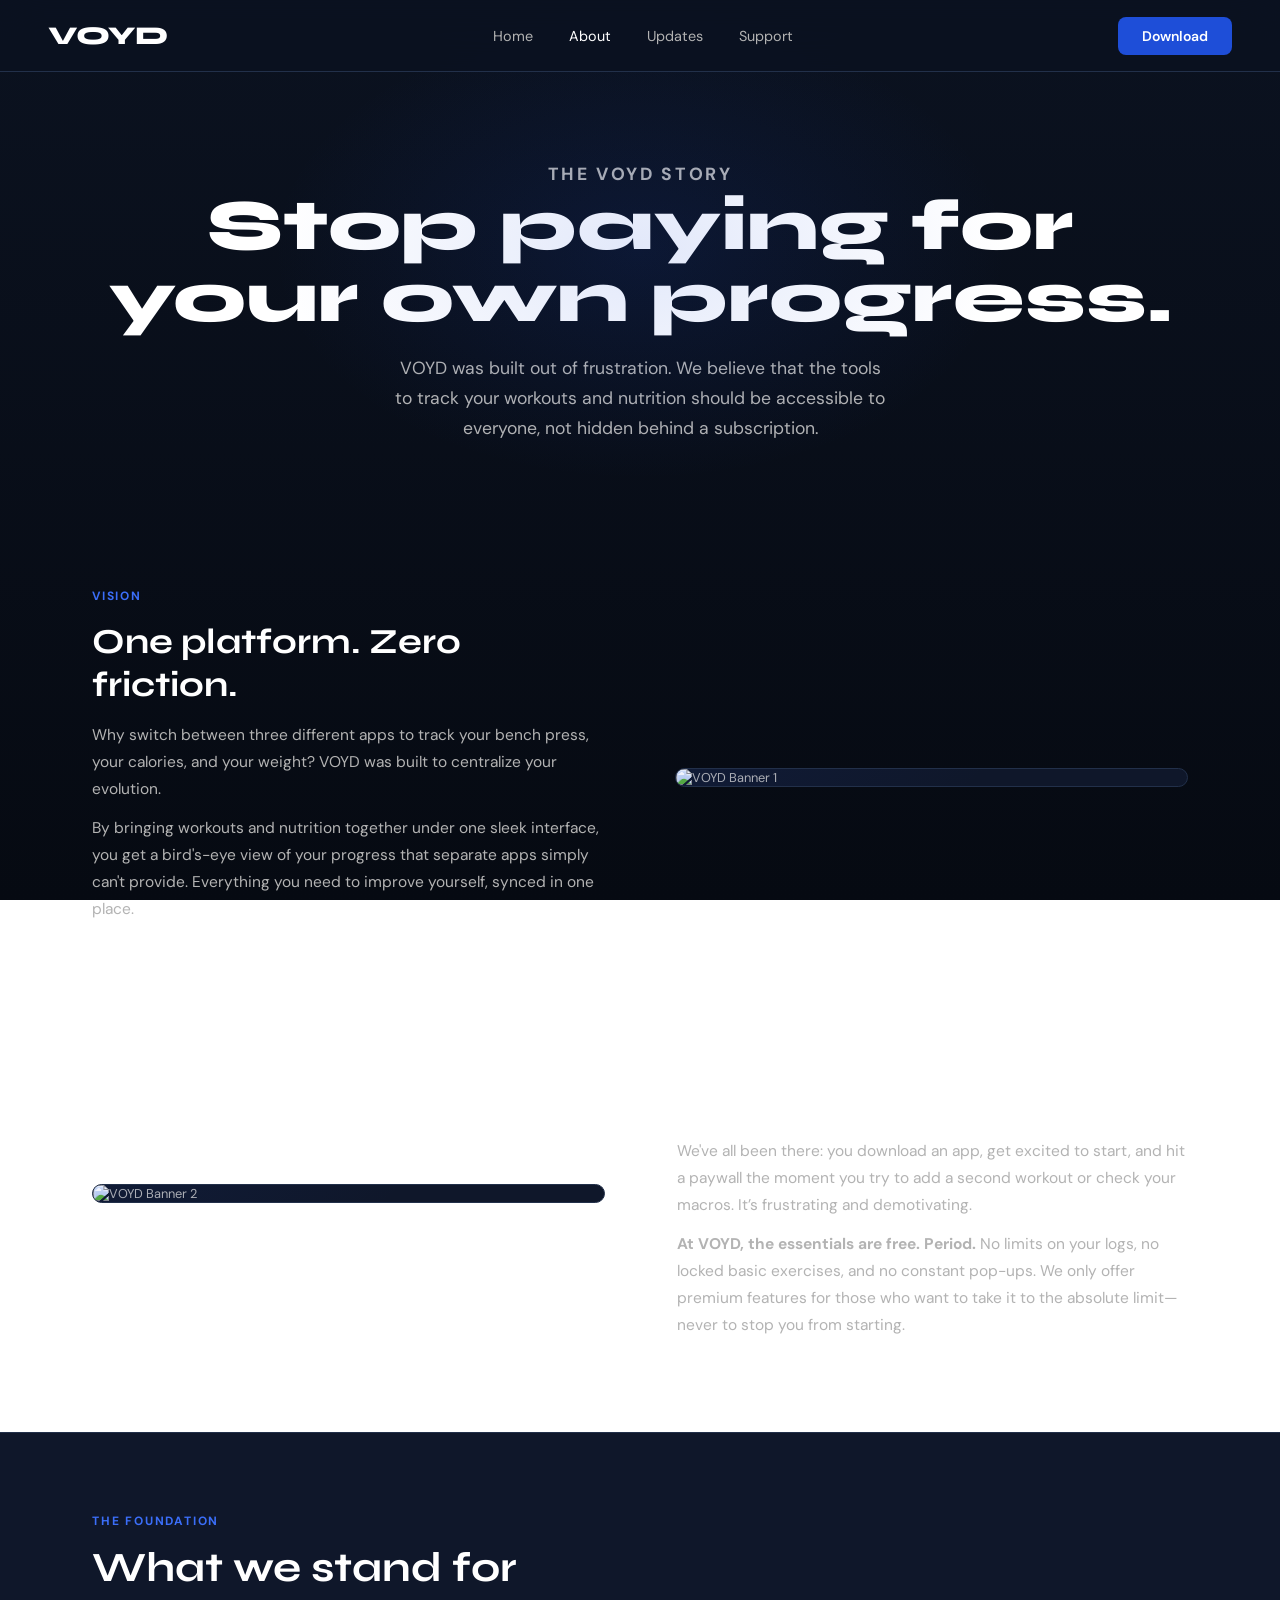
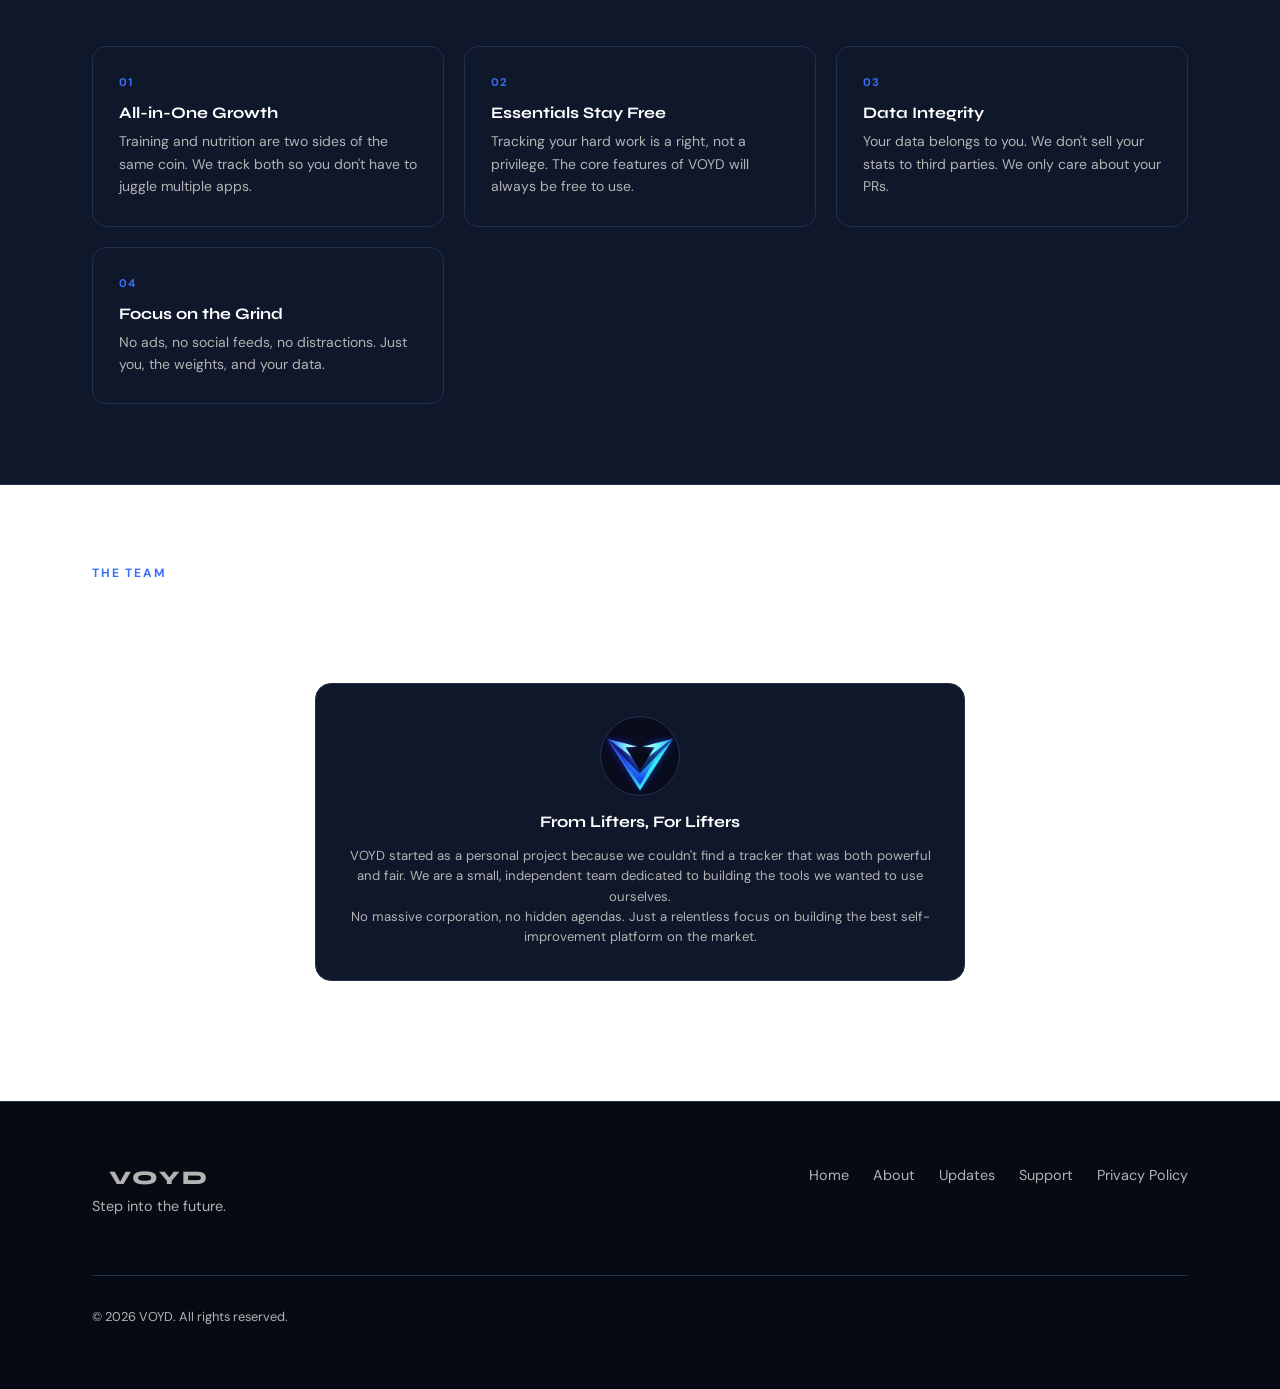
==== about.html @ 2bd63b5c "website pages" ====
<!DOCTYPE html>
<html lang="en">
<head>
  <meta charset="UTF-8" />
  <meta name="viewport" content="width=device-width, initial-scale=1.0"/>
  <title>VOYD — Our Mission</title>
  <link rel="preconnect" href="https://fonts.googleapis.com">
  <link rel="preconnect" href="https://fonts.gstatic.com" crossorigin>
  <link href="https://fonts.googleapis.com/css2?family=Syne:wght@400;600;700;800&family=DM+Sans:ital,wght@0,300;0,400;0,500;1,300&display=swap" rel="stylesheet">
  <link rel="stylesheet" href="css/about.css">
  <link rel="stylesheet" href="css/global.css">
</head>
<body>

<nav>
  <a href="index.html" class="nav-logo"><span>VOYD</span></a>
  <ul class="nav-links">
    <li><a href="index.html">Home</a></li>
    <li><a href="about.html" class="active">About</a></li>
    <li><a href="updates.html">Updates</a></li>
    <li><a href="support.html">Support</a></li>
  </ul>
  <a href="index.html#download" class="nav-cta">Download</a>
</nav>

<div class="page-hero">
  <div class="container">
    <p class="section-label">The VOYD Story</p>
    <h1>Stop paying for<br>your own progress.</h1>
    <p>VOYD was built out of frustration. We believe that the tools to track your workouts and nutrition should be accessible to everyone, not hidden behind a subscription.</p>
  </div>
</div>

<section>
  <div class="container">
    <p class="section-label">Vision</p>

    <div class="alt-row">
      <div class="alt-text">
        <h2>One platform. Zero friction.</h2>
        <p>Why switch between three different apps to track your bench press, your calories, and your weight? VOYD was built to centralize your evolution.</p>
        <p>By bringing workouts and nutrition together under one sleek interface, you get a bird's-eye view of your progress that separate apps simply can't provide. Everything you need to improve yourself, synced in one place.</p>
      </div>
      <div class="alt-visual">
        <img src="assets/workout_nutrition.png" alt="VOYD Banner 1">
      </div>
    </div>

    <div class="alt-row reverse">
      <div class="alt-text">
        <h2>The end of the "Pay-to-click" era</h2>
        <p>We've all been there: you download an app, get excited to start, and hit a paywall the moment you try to add a second workout or check your macros. It’s frustrating and demotivating.</p>
        <p><strong>At VOYD, the essentials are free. Period.</strong> No limits on your logs, no locked basic exercises, and no constant pop-ups. We only offer premium features for those who want to take it to the absolute limit—never to stop you from starting.</p>
      </div>
      <div class="alt-visual">
        <img src="assets/records_coach.png" alt="VOYD Banner 2">
      </div>
    </div>
  </div>
</section>

<section style="background: var(--surface); border-top: 1px solid var(--border); border-bottom: 1px solid var(--border);">
  <div class="container">
    <p class="section-label">The Foundation</p>
    <h2 class="section-title">What we stand for</h2>
    <div class="values-grid">
      <div class="value-card">
        <div class="value-num">01</div>
        <h4>All-in-One Growth</h4>
        <p>Training and nutrition are two sides of the same coin. We track both so you don't have to juggle multiple apps.</p>
      </div>
      <div class="value-card">
        <div class="value-num">02</div>
        <h4>Essentials Stay Free</h4>
        <p>Tracking your hard work is a right, not a privilege. The core features of VOYD will always be free to use.</p>
      </div>
      <div class="value-card">
        <div class="value-num">03</div>
        <h4>Data Integrity</h4>
        <p>Your data belongs to you. We don't sell your stats to third parties. We only care about your PRs.</p>
      </div>
      <div class="value-card">
        <div class="value-num">04</div>
        <h4>Focus on the Grind</h4>
        <p>No ads, no social feeds, no distractions. Just you, the weights, and your data.</p>
      </div>
    </div>
  </div>
</section>

<section>
  <div class="container">
    <p class="section-label">The Team</p>
    <h2 class="section-title">People behind VOYD</h2>
    
    <div class="team-card" style="max-width: 650px; margin: 40px auto; text-align: center;">
      <div class="team-avatar">
        <img src="assets/logo_circle.png" alt="VOYD logo">
      </div>
      <h4>From Lifters, For Lifters</h4>
      <p style="margin-top: 15px;">VOYD started as a personal project because we couldn't find a tracker that was both powerful and fair. We are a small, independent team dedicated to building the tools we wanted to use ourselves.</p>
      <p>No massive corporation, no hidden agendas. Just a relentless focus on building the best self-improvement platform on the market.</p>
    </div>
  </div>
</section>

<footer>
  <div class="container footer-content">
    <div class="footer-left">
      <span class="footer-logo">VOYD</span>
      <p class="footer-tagline">Step into the future.</p>
    </div>
    
    <div class="footer-links">
      <a href="index.html">Home</a>
      <a href="about.html">About</a>
      <a href="updates.html">Updates</a>
      <a href="support.html">Support</a>
      <a href="privacy.html">Privacy Policy</a>
    </div>
    
    <div class="footer-bottom-text">
      <span>© 2026 VOYD. All rights reserved.</span>
    </div>
  </div>
</footer>

</body>
</html>
---- css/about.css ----
/* PAGE HERO */
.page-hero {
    padding: 160px 0 80px;
    text-align: center;
    position: relative;
    overflow: hidden;
}

.page-hero::before {
    content: '';
    position: absolute;
    top: 0;
    left: 50%;
    transform: translateX(-50%);
    width: 800px;
    height: 600px;
    background: radial-gradient(ellipse, rgba(30, 78, 216, 0.15) 0%, transparent 65%);
    pointer-events: none;
}

.page-hero h1 {
    font-family: var(--font-display);
    font-size: clamp(2.5rem, 6vw, 5rem);
    font-weight: 800;
    line-height: 1;
    margin-bottom: 20px;
}

.page-hero p {
    color: var(--text-muted);
    font-size: 1.15rem;
    max-width: 520px;
    margin: 0 auto;
    line-height: 1.7;
}

/* ALTERNATING SECTIONS */
.alt-row {
    display: flex;
    align-items: center;
    gap: 72px;
    margin-bottom: 100px;
}

.alt-row:last-of-type {
    margin-bottom: 0;
}

.alt-row.reverse {
    flex-direction: row-reverse;
}

.alt-text {
    flex: 1;
}

.alt-text h2 {
    font-family: var(--font-display);
    font-size: clamp(1.6rem, 3vw, 2.2rem);
    font-weight: 700;
    margin-bottom: 16px;
}

.alt-text p {
    color: var(--text-muted);
    line-height: 1.75;
    font-size: 0.97rem;
    margin-bottom: 12px;
}

.alt-visual {
    flex: 1;
    background: var(--surface);
    border: 1px solid var(--border);
    border-radius: 20px;
    /* height: 340px; */
    display: flex;
    align-items: center;
    justify-content: center;
    flex-direction: column;
    gap: 12px;
    color: var(--text-muted);
    font-size: 0.8rem;
    position: relative;
    overflow: hidden;
}

.alt-visual img {
    width: 100%;          
    height: 100%;         
    max-width: 100%;     
    object-fit: contain;  
    display: block;       
}

.alt-visual::before {
    content: '';
    position: absolute;
    inset: 0;
    background: linear-gradient(135deg, rgba(30, 78, 216, 0.07) 0%, transparent 60%);
}

.alt-visual-icon {
    font-size: 2.5rem;
    opacity: 0.25;
}

/* VALUES */
.values-grid {
    display: grid;
    grid-template-columns: repeat(auto-fill, minmax(260px, 1fr));
    gap: 20px;
    margin-top: 56px;
}

.value-card {
    background: var(--surface);
    border: 1px solid var(--border);
    border-radius: 14px;
    padding: 28px 26px;
    transition: border-color 0.25s, transform 0.25s;
}

.value-card:hover {
    border-color: rgba(30, 78, 216, 0.4);
    transform: translateY(-3px);
}

.value-card h4 {
    font-family: var(--font-display);
    font-size: 1rem;
    font-weight: 700;
    margin-bottom: 8px;
}

.value-card p {
    color: var(--text-muted);
    font-size: 0.875rem;
    line-height: 1.6;
}

.value-num {
    font-size: 0.7rem;
    font-weight: 700;
    letter-spacing: 0.12em;
    color: var(--accent-light);
    text-transform: uppercase;
    margin-bottom: 14px;
}

/* TEAM */
.team-grid {
    display: grid;
    grid-template-columns: repeat(auto-fill, minmax(220px, 1fr));
    gap: 24px;
    margin-top: 56px;
}

.team-card {
    background: var(--surface);
    border: 1px solid var(--border);
    border-radius: 16px;
    padding: 32px 24px;
    text-align: center;
    transition: border-color 0.25s, transform 0.25s;
}

.team-card:hover {
    border-color: rgba(30, 78, 216, 0.4);
    transform: translateY(-3px);
}

.team-avatar {
    width: 80px;
    height: 80px;
    border-radius: 50%;
    background: rgba(30, 78, 216, 0.1);
    border: 1px solid var(--border);
    margin: 0 auto 16px;
    display: flex;
    align-items: center;
    justify-content: center;
    font-size: 2rem;
    overflow: hidden;
}

.team-avatar img {
    width: 100%;
    height: 100%;
    object-fit: cover;
    border-radius: 50%;
}

.team-avatar-placeholder {
    opacity: 0.3;
    font-size: 1.5rem;
}

.team-card h4 {
    font-family: var(--font-display);
    font-size: 1rem;
    font-weight: 700;
    margin-bottom: 4px;
}

.team-card span {
    color: var(--accent-light);
    font-size: 0.8rem;
    font-weight: 500;
    display: block;
    margin-bottom: 12px;
}

.team-card p {
    color: var(--text-muted);
    font-size: 0.82rem;
    line-height: 1.55;
}

/* FOOTER */
footer {
    padding: 48px 0;
    border-top: 1px solid var(--border);
    text-align: center;
    color: var(--text-muted);
    font-size: 0.85rem;
}

footer a {
    color: var(--text-muted);
    text-decoration: none;
}

footer a:hover {
    color: var(--text-main);
}

.footer-links {
    display: flex;
    gap: 28px;
}

@media (max-width: 768px) {
    nav {
        padding: 0 20px;
    }

    .nav-links {
        display: none;
    }

    .alt-row,
    .alt-row.reverse {
        flex-direction: column;
    }
}
---- css/global.css ----
@import url('css/global.css');

/* ==========================================================================
   1. SETTINGS & VARIABLES
   ========================================================================== */
:root {
    --bg-top: #0B1220;
    --bg-bottom: #060A12;
    --accent: #1E4ED8;
    --accent-light: #3B6EF8;
    --surface: #0F172A;
    --border: #22304A;
    --text-main: #FFFFFF;
    --text-muted: #B3B3B3;
    --font-display: 'Syne', sans-serif;
    --font-body: 'DM Sans', sans-serif;
}

*,
*::before,
*::after {
    box-sizing: border-box;
    margin: 0;
    padding: 0;
}

html {
    scroll-behavior: smooth;
}

body {
    font-family: var(--font-body);
    background: linear-gradient(180deg, var(--bg-top) 0%, var(--bg-bottom) 100%);
    background-attachment: fixed;
    color: var(--text-main);
    min-height: 100vh;
    overflow-x: hidden;
}

/* ==========================================================================
   2. REUSABLE COMPONENTS (Buttons, Cards, Badges)
   ========================================================================== */
.btn-primary {
    background: var(--accent);
    color: #fff;
    padding: 16px 36px;
    border-radius: 10px;
    font-size: 1rem;
    font-weight: 600;
    text-decoration: none;
    display: inline-block;
    transition: all 0.2s ease;
    box-shadow: 0 0 32px rgba(30, 78, 216, 0.35);
}

.btn-primary:hover {
    background: var(--accent-light);
    transform: translateY(-2px);
    box-shadow: 0 0 48px rgba(30, 78, 216, 0.5);
}

.btn-ghost {
    background: transparent;
    color: var(--text-muted);
    padding: 16px 36px;
    border-radius: 10px;
    font-size: 1rem;
    font-weight: 500;
    text-decoration: none;
    border: 1px solid var(--border);
    display: inline-block;
    transition: all 0.2s ease;
}

.btn-ghost:hover {
    border-color: rgba(30, 78, 216, 0.5);
    color: var(--text-main);
    transform: translateY(-2px);
}

.feature-card {
    background: var(--surface);
    border: 1px solid var(--border);
    border-radius: 16px;
    padding: 36px 32px;
    transition: all 0.25s ease;
    position: relative;
    overflow: hidden;
}

.feature-card:hover {
    border-color: rgba(30, 78, 216, 0.4);
    transform: translateY(-4px);
}

.page-hero {
    padding: 160px 0 64px;
    text-align: center;
    position: relative;
    overflow: hidden;
}

.page-hero::before {
    content: '';
    position: absolute;
    top: 0;
    left: 50%;
    transform: translateX(-50%);
    width: 800px;
    height: 500px;
    background: radial-gradient(ellipse, rgba(30, 78, 216, 0.13) 0%, transparent 65%);
}

.page-hero h1 {
    font-family: var(--font-display);
    font-size: clamp(2.5rem, 6vw, 4.5rem);
    font-weight: 800;
    line-height: 1;
    margin-bottom: 20px;
}

.page-hero p {
    color: var(--text-muted);
    font-size: 1.1rem;
    max-width: 500px;
    margin: 0 auto;
    line-height: 1.7;
}

/* ==========================================================================
   3. NAVIGATION
   ========================================================================== */
nav {
    position: fixed;
    top: 0;
    left: 0;
    right: 0;
    z-index: 100;
    display: flex;
    align-items: center;
    justify-content: space-between;
    padding: 0 48px;
    height: 72px;
    background: rgba(11, 18, 32, 0.75);
    backdrop-filter: blur(20px);
    border-bottom: 1px solid var(--border);
}

.nav-logo {
    font-family: var(--font-display);
    font-size: 1.6rem;
    font-weight: 800;
    color: var(--text-main);
    text-decoration: none;
}

.nav-links {
    display: flex;
    gap: 36px;
    list-style: none;
}

.nav-links a {
    color: var(--text-muted);
    text-decoration: none;
    font-size: 0.9rem;
    transition: color 0.2s;
}

.nav-links a:hover,
.nav-links a.active {
    color: var(--text-main);
}

.nav-cta {
    background: var(--accent);
    color: #fff;
    padding: 10px 24px;
    border-radius: 8px;
    font-size: 0.875rem;
    font-weight: 600;
    text-decoration: none;
    transition: background 0.2s, transform 0.15s;
}

.nav-cta:hover {
    background: var(--accent-light);
    transform: translateY(-1px);
}

/* SHARED */
.container {
    max-width: 1160px;
    margin: 0 auto;
    padding: 0 32px;
}

.container-narrow {
    max-width: 760px;
    margin: 0 auto;
    padding: 0 32px;
}

section {
    padding: 80px 0;
}

.section-label {
    font-size: 0.75rem;
    font-weight: 700;
    letter-spacing: 0.15em;
    text-transform: uppercase;
    color: var(--accent-light);
    margin-bottom: 16px;
}

.section-title {
    font-family: var(--font-display);
    font-size: clamp(1.8rem, 4vw, 2.6rem);
    font-weight: 700;
    line-height: 1.1;
    margin-bottom: 16px;
}

.section-sub {
    font-size: 1rem;
    color: var(--text-muted);
    max-width: 540px;
    line-height: 1.7;
    margin-bottom: 48px;
}



/* FOOTER STYLING */
footer {
    padding: 64px 0;
    border-top: 1px solid var(--border);
    background: var(--bg-bottom); /* Of var(--surface) als je dat mooier vindt */
}

.footer-content {
    display: flex;
    justify-content: space-between;
    align-items: flex-start;
    flex-wrap: wrap;
    gap: 40px;
}

.footer-logo {
    font-family: var(--font-display);
    font-weight: 800;
    font-size: 1.2rem;
    letter-spacing: 0.1em;
    display: block;
    margin-bottom: 8px;
}

.footer-tagline {
    color: var(--text-muted);
    font-size: 0.9rem;
}

.footer-links {
    display: flex;
    gap: 24px;
    flex-wrap: wrap;
}

.footer-links a {
    color: var(--text-muted);
    text-decoration: none;
    font-size: 0.9rem;
    transition: color 0.2s ease;
}

.footer-links a:hover {
    color: var(--accent-light);
}

.footer-bottom-text {
    width: 100%;
    border-top: 1px solid var(--border);
    padding-top: 32px;
    margin-top: 20px;
    color: var(--text-muted);
    font-size: 0.8rem;
    display: flex;
    justify-content: space-between;
}

/* Mobiele optimalisatie */
@media (max-width: 768px) {
    .footer-content {
        flex-direction: column;
        align-items: center;
        text-align: center;
    }
    
    .footer-links {
        justify-content: center;
        gap: 16px;
    }
}
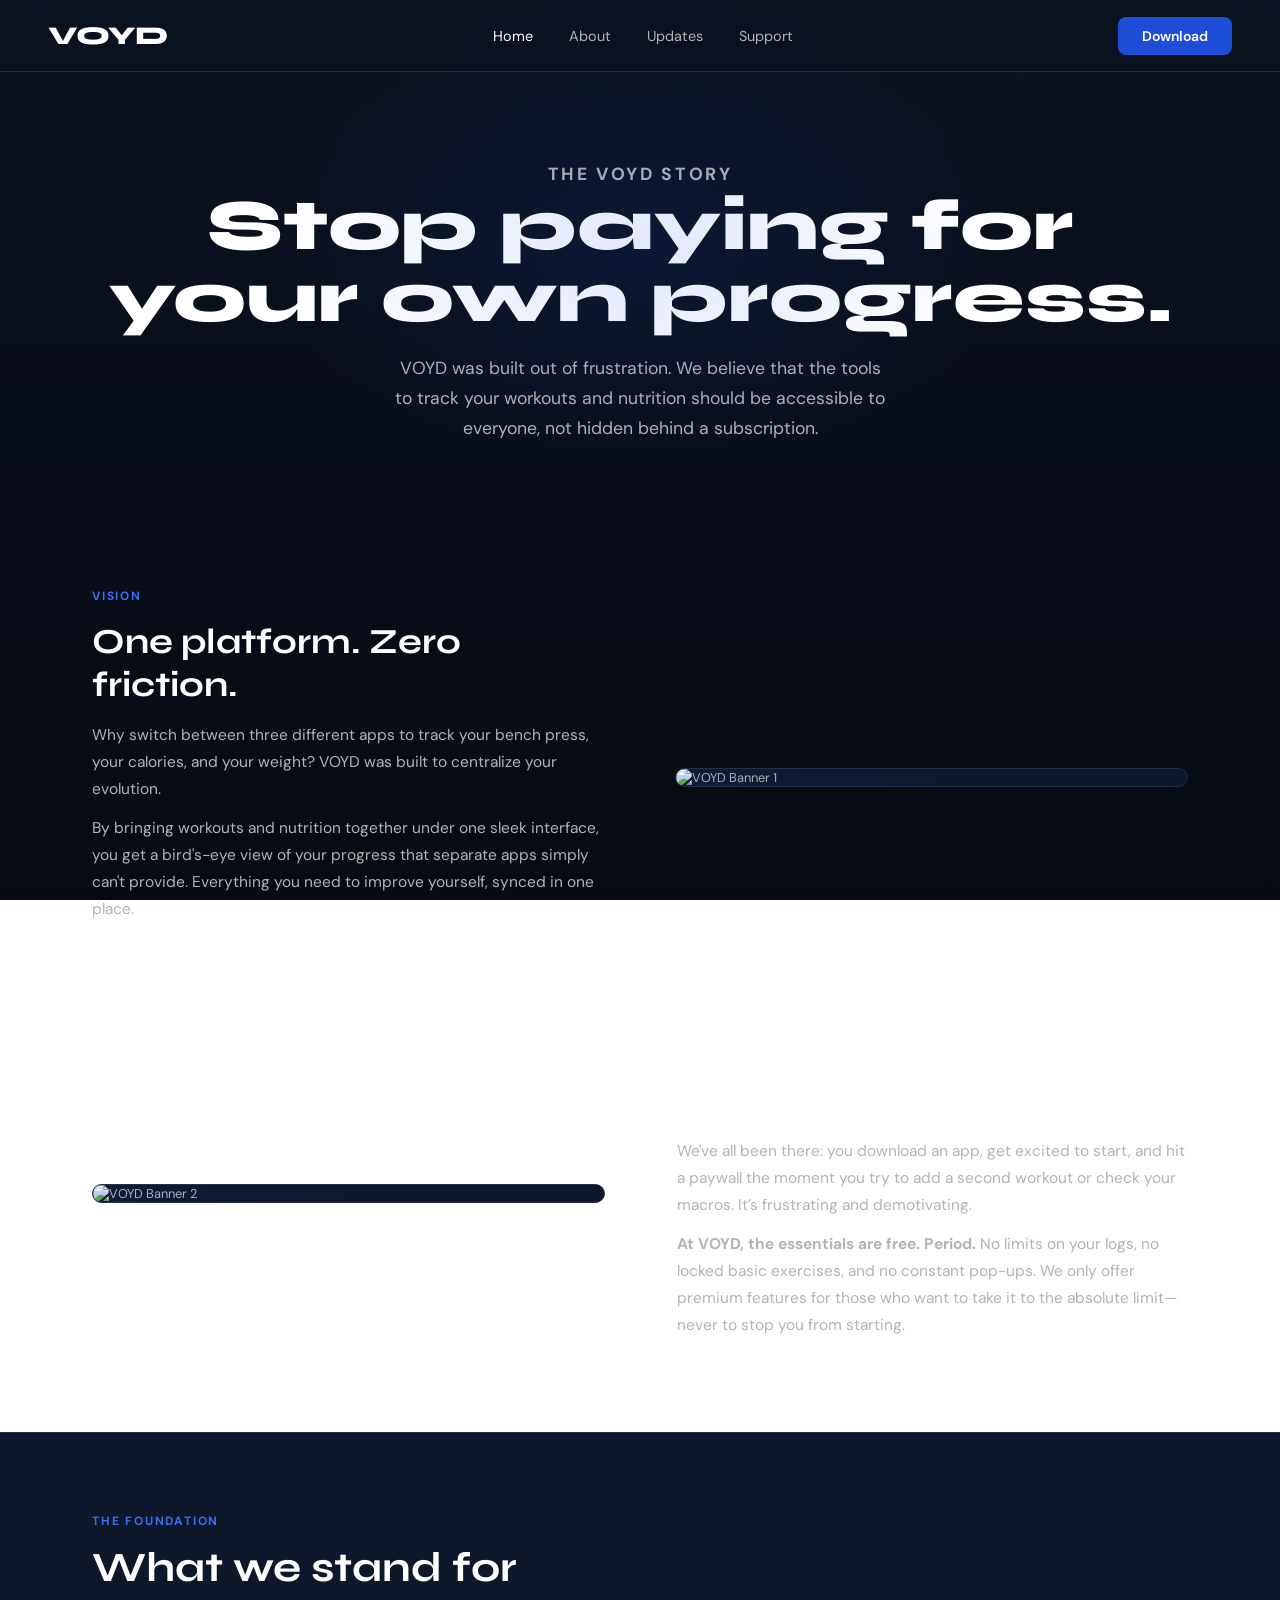
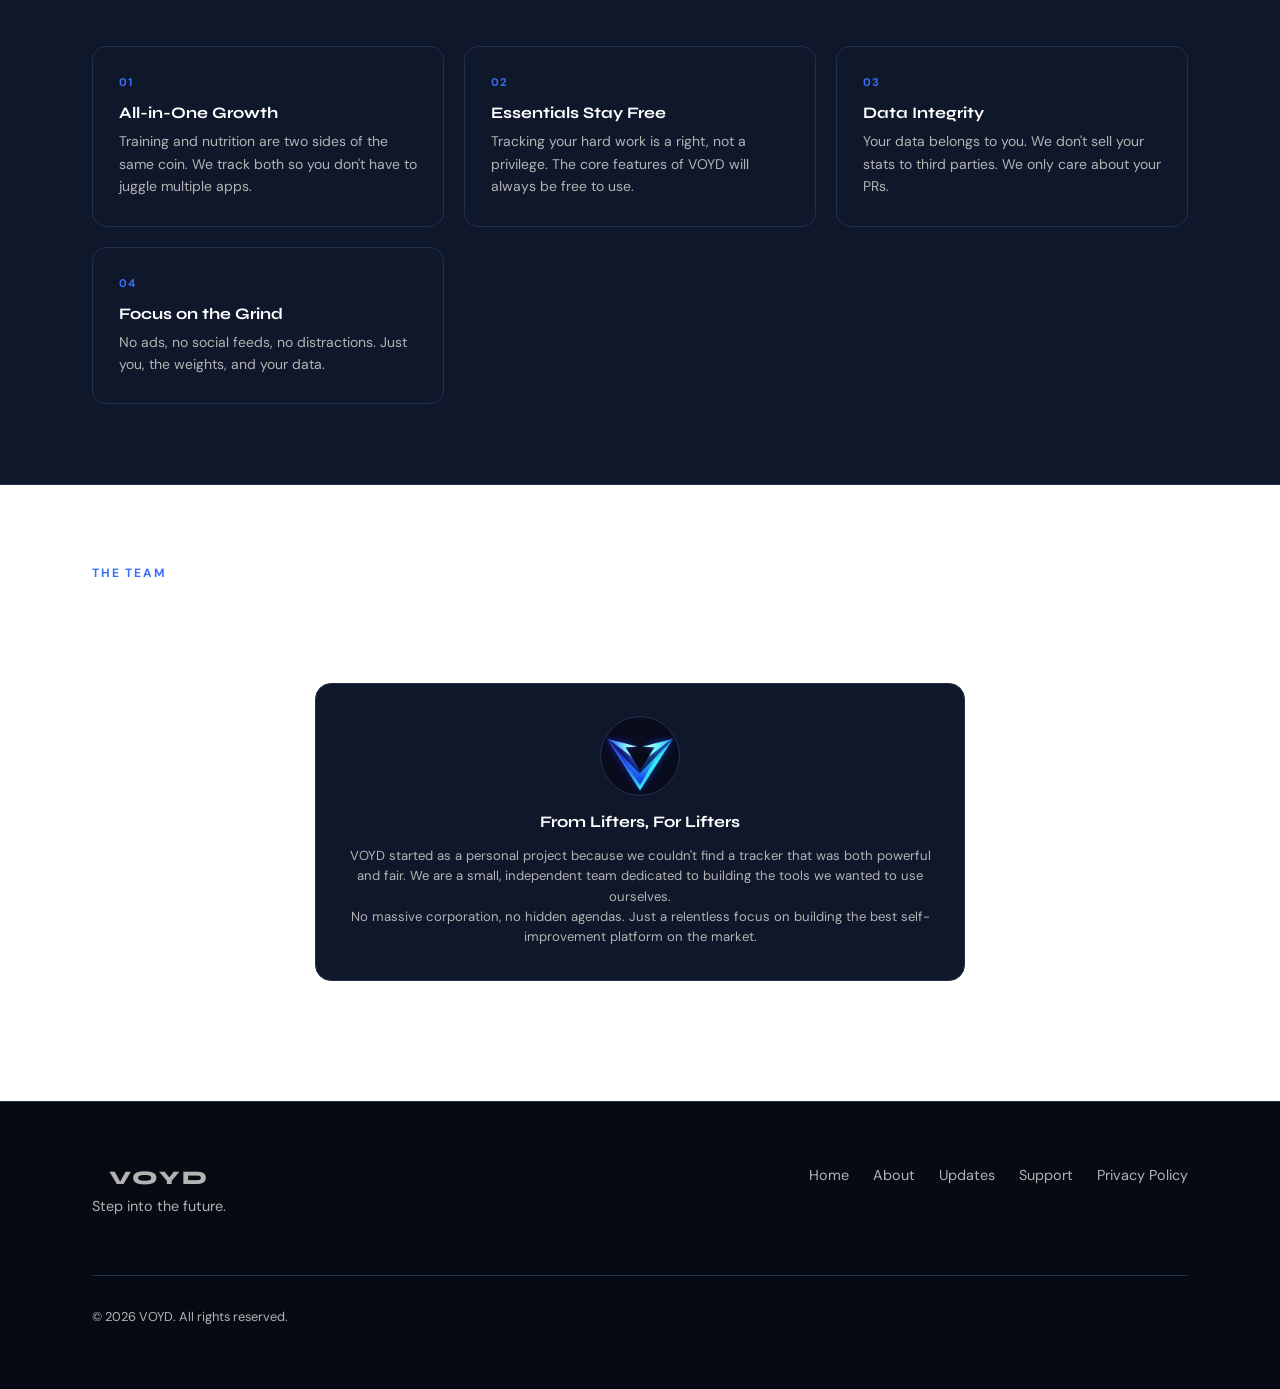
==== commit 84e4718c: "fix: updated navbar for mobile" ====
--- a/about.html
+++ b/about.html
@@ -14,13 +14,22 @@
 
 <nav>
   <a href="index.html" class="nav-logo"><span>VOYD</span></a>
+  
+  <div class="menu-toggle" id="mobile-menu">
+    <span class="bar"></span>
+    <span class="bar"></span>
+    <span class="bar"></span>
+  </div>
+
   <ul class="nav-links">
-    <li><a href="index.html">Home</a></li>
-    <li><a href="about.html" class="active">About</a></li>
+    <li><a href="index.html" class="active">Home</a></li>
+    <li><a href="about.html">About</a></li>
     <li><a href="updates.html">Updates</a></li>
     <li><a href="support.html">Support</a></li>
+    <li class="nav-cta-mobile"><a href="#download" class="nav-cta">Download</a></li>
   </ul>
-  <a href="index.html#download" class="nav-cta">Download</a>
+  
+  <a href="#download" class="nav-cta nav-cta-desktop">Download</a>
 </nav>
 
 <div class="page-hero">
@@ -124,6 +133,21 @@
     </div>
   </div>
 </footer>
+<script>
+  const menu = document.querySelector('#mobile-menu');
+  const menuLinks = document.querySelector('.nav-links');
+
+  menu.addEventListener('click', function() {
+    menu.classList.toggle('is-active');
+    menuLinks.classList.toggle('active');
+  });
+
+  // Sluit menu als je op een link klikt (handig voor anchor links)
+  document.querySelectorAll('.nav-links a').forEach(n => n.addEventListener('click', () => {
+    menu.classList.remove('is-active');
+    menuLinks.classList.remove('active');
+  }));
+</script>
 
 </body>
 </html>
--- a/css/global.css
+++ b/css/global.css
@@ -288,6 +288,23 @@
     display: flex;
     justify-content: space-between;
 }
+/* Hamburgermenu styling */
+.menu-toggle {
+    display: none;
+    flex-direction: column;
+    cursor: pointer;
+    gap: 6px;
+}
+
+.bar {
+    width: 25px;
+    height: 3px;
+    background-color: var(--text-main);
+    transition: 0.3s;
+    border-radius: 2px;
+}
+
+.nav-cta-mobile { display: none; }
 
 /* Mobiele optimalisatie */
 @media (max-width: 768px) {
@@ -301,4 +318,40 @@
         justify-content: center;
         gap: 16px;
     }
-}
+    .menu-toggle { display: flex; z-index: 101; }
+    
+    .nav-cta-desktop { display: none; }
+    .nav-cta-mobile { display: block; margin-top: 20px; }
+
+    .nav-links {
+        position: fixed;
+        left: -100%;
+        top: 72px;
+        flex-direction: column;
+        background: var(--bg-top);
+        width: 100%;
+        height: calc(100vh - 72px);
+        text-align: center;
+        transition: 0.3s;
+        padding-top: 40px;
+        border-top: 1px solid var(--border);
+        box-shadow: 0 10px 20px rgba(0,0,0,0.5);
+    }
+
+    .nav-links.active {
+        left: 0;
+    }
+
+    .nav-links li {
+        margin: 15px 0;
+    }
+
+    .nav-links a {
+        font-size: 1.2rem;
+    }
+
+    /* Animatie voor de 'X' vorm als het menu open is */
+    #mobile-menu.is-active .bar:nth-child(2) { opacity: 0; }
+    #mobile-menu.is-active .bar:nth-child(1) { transform: translateY(9px) rotate(45deg); }
+    #mobile-menu.is-active .bar:nth-child(3) { transform: translateY(-9px) rotate(-45deg); }
+}
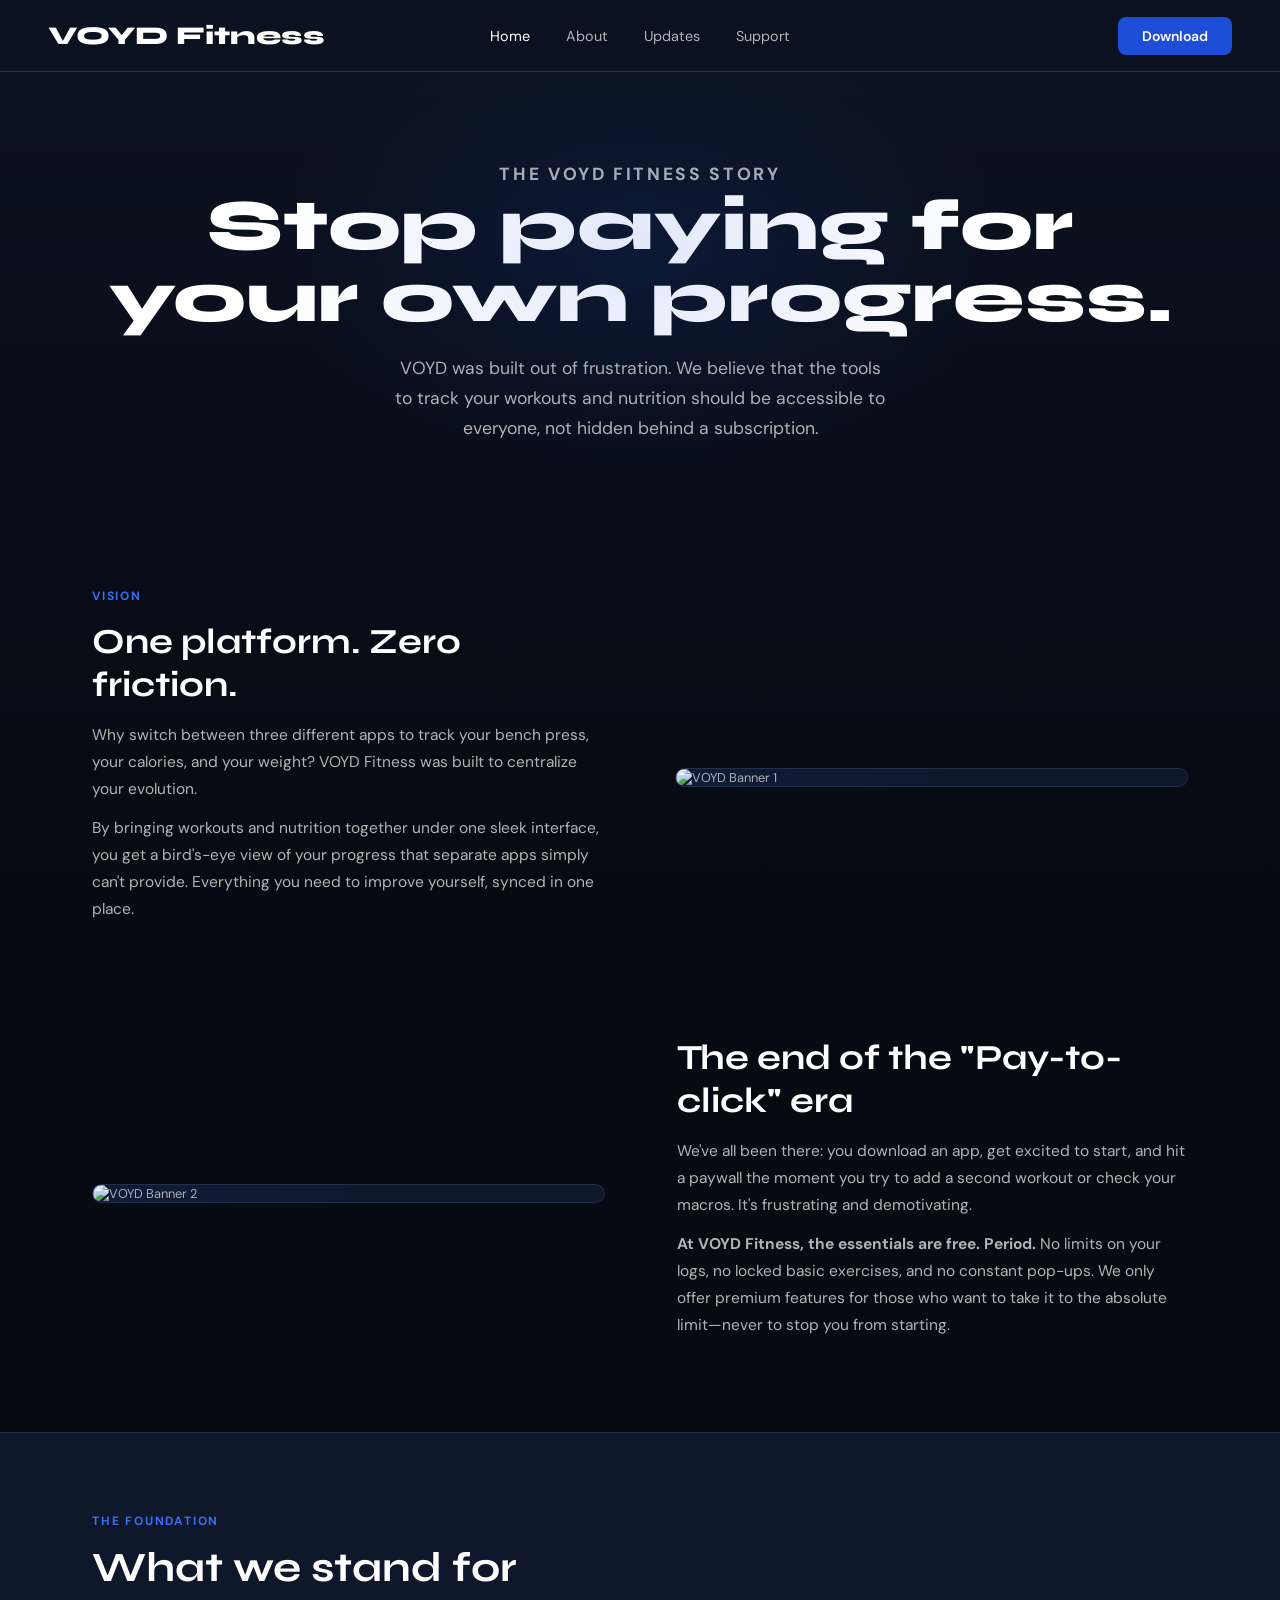
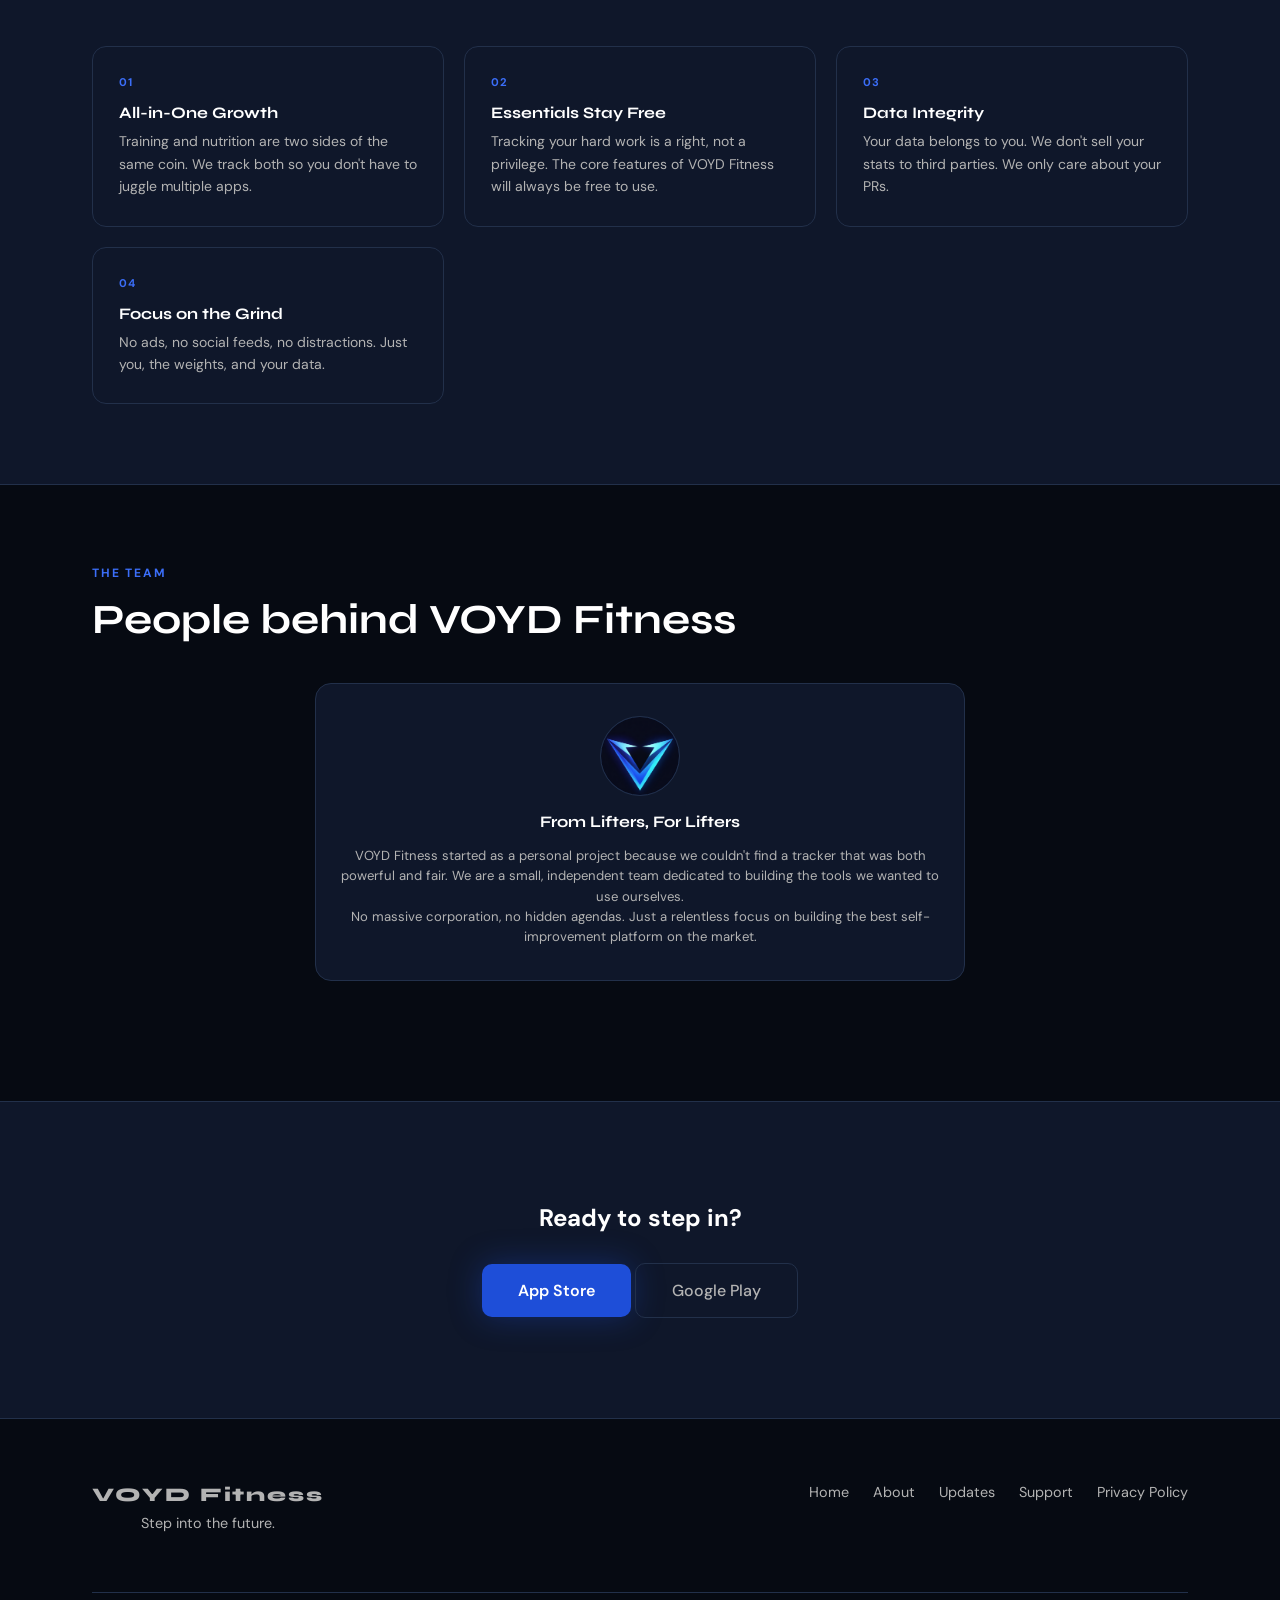
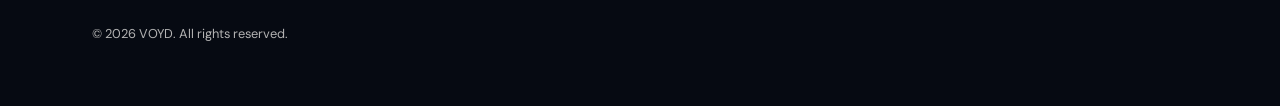
==== commit a98c502c: "feat: mobile styling" ====
--- a/about.html
+++ b/about.html
@@ -3,7 +3,7 @@
 <head>
   <meta charset="UTF-8" />
   <meta name="viewport" content="width=device-width, initial-scale=1.0"/>
-  <title>VOYD — Our Mission</title>
+  <title>VOYD Fitness — Our Mission</title>
   <link rel="preconnect" href="https://fonts.googleapis.com">
   <link rel="preconnect" href="https://fonts.gstatic.com" crossorigin>
   <link href="https://fonts.googleapis.com/css2?family=Syne:wght@400;600;700;800&family=DM+Sans:ital,wght@0,300;0,400;0,500;1,300&display=swap" rel="stylesheet">
@@ -13,7 +13,7 @@
 <body>
 
 <nav>
-  <a href="index.html" class="nav-logo"><span>VOYD</span></a>
+  <a href="index.html" class="nav-logo"><span>VOYD Fitness</span></a>
   
   <div class="menu-toggle" id="mobile-menu">
     <span class="bar"></span>
@@ -34,7 +34,7 @@
 
 <div class="page-hero">
   <div class="container">
-    <p class="section-label">The VOYD Story</p>
+    <p class="section-label">The VOYD Fitness Story</p>
     <h1>Stop paying for<br>your own progress.</h1>
     <p>VOYD was built out of frustration. We believe that the tools to track your workouts and nutrition should be accessible to everyone, not hidden behind a subscription.</p>
   </div>
@@ -47,7 +47,7 @@
     <div class="alt-row">
       <div class="alt-text">
         <h2>One platform. Zero friction.</h2>
-        <p>Why switch between three different apps to track your bench press, your calories, and your weight? VOYD was built to centralize your evolution.</p>
+        <p>Why switch between three different apps to track your bench press, your calories, and your weight? VOYD Fitness was built to centralize your evolution.</p>
         <p>By bringing workouts and nutrition together under one sleek interface, you get a bird's-eye view of your progress that separate apps simply can't provide. Everything you need to improve yourself, synced in one place.</p>
       </div>
       <div class="alt-visual">
@@ -58,8 +58,8 @@
     <div class="alt-row reverse">
       <div class="alt-text">
         <h2>The end of the "Pay-to-click" era</h2>
-        <p>We've all been there: you download an app, get excited to start, and hit a paywall the moment you try to add a second workout or check your macros. It’s frustrating and demotivating.</p>
-        <p><strong>At VOYD, the essentials are free. Period.</strong> No limits on your logs, no locked basic exercises, and no constant pop-ups. We only offer premium features for those who want to take it to the absolute limit—never to stop you from starting.</p>
+        <p>We've all been there: you download an app, get excited to start, and hit a paywall the moment you try to add a second workout or check your macros. It's frustrating and demotivating.</p>
+        <p><strong>At VOYD Fitness, the essentials are free. Period.</strong> No limits on your logs, no locked basic exercises, and no constant pop-ups. We only offer premium features for those who want to take it to the absolute limit—never to stop you from starting.</p>
       </div>
       <div class="alt-visual">
         <img src="assets/records_coach.png" alt="VOYD Banner 2">
@@ -81,7 +81,7 @@
       <div class="value-card">
         <div class="value-num">02</div>
         <h4>Essentials Stay Free</h4>
-        <p>Tracking your hard work is a right, not a privilege. The core features of VOYD will always be free to use.</p>
+        <p>Tracking your hard work is a right, not a privilege. The core features of VOYD Fitness will always be free to use.</p>
       </div>
       <div class="value-card">
         <div class="value-num">03</div>
@@ -100,15 +100,31 @@
 <section>
   <div class="container">
     <p class="section-label">The Team</p>
-    <h2 class="section-title">People behind VOYD</h2>
+    <h2 class="section-title">People behind VOYD Fitness</h2>
     
     <div class="team-card" style="max-width: 650px; margin: 40px auto; text-align: center;">
       <div class="team-avatar">
         <img src="assets/logo_circle.png" alt="VOYD logo">
       </div>
       <h4>From Lifters, For Lifters</h4>
-      <p style="margin-top: 15px;">VOYD started as a personal project because we couldn't find a tracker that was both powerful and fair. We are a small, independent team dedicated to building the tools we wanted to use ourselves.</p>
+      <p style="margin-top: 15px;">VOYD Fitness started as a personal project because we couldn't find a tracker that was both powerful and fair. We are a small, independent team dedicated to building the tools we wanted to use ourselves.</p>
       <p>No massive corporation, no hidden agendas. Just a relentless focus on building the best self-improvement platform on the market.</p>
+    </div>
+  </div>
+</section>
+<section class="cta-band" id="download">
+  <div class="container">
+    <h2>Ready to step in?</h2>
+    <div class="hero-actions" style="margin-top: 30px;">
+      <a href="https://apps.apple.com/nl/app/invictum-fitness/id6756327222" 
+         class="btn-primary" 
+         target="_blank" 
+         rel="noopener">App Store</a>
+         
+      <a href="https://play.google.com/store/apps/details?id=com.invictumfitness.app" 
+         class="btn-ghost" 
+         target="_blank" 
+         rel="noopener">Google Play</a>
     </div>
   </div>
 </section>
@@ -116,7 +132,7 @@
 <footer>
   <div class="container footer-content">
     <div class="footer-left">
-      <span class="footer-logo">VOYD</span>
+      <span class="footer-logo">VOYD Fitness</span>
       <p class="footer-tagline">Step into the future.</p>
     </div>
     
--- a/css/global.css
+++ b/css/global.css
@@ -26,15 +26,19 @@
 
 html {
     scroll-behavior: smooth;
+    background-color: var(--bg-bottom);
+    min-height: 100vh;
 }
 
 body {
     font-family: var(--font-body);
-    background: linear-gradient(180deg, var(--bg-top) 0%, var(--bg-bottom) 100%);
-    background-attachment: fixed;
+    background: var(--bg-bottom); 
+    background-image: linear-gradient(180deg, var(--bg-top) 0%, var(--bg-bottom) 100%);
+    background-attachment: fixed; /* Dit houdt de gradient op zijn plek terwijl je scrollt */
     color: var(--text-main);
     min-height: 100vh;
-    overflow-x: hidden;
+    margin: 0;
+    height: 100%;
 }
 
 /* ==========================================================================
@@ -144,6 +148,9 @@
     background: rgba(11, 18, 32, 0.75);
     backdrop-filter: blur(20px);
     border-bottom: 1px solid var(--border);
+    display: flex;
+    align-items: center;
+    justify-content: space-between;
 }
 
 .nav-logo {
@@ -158,6 +165,9 @@
     display: flex;
     gap: 36px;
     list-style: none;
+    position: absolute;
+    left: 50%;
+    transform: translateX(-50%);
 }
 
 .nav-links a {
@@ -294,16 +304,22 @@
     flex-direction: column;
     cursor: pointer;
     gap: 6px;
+    
 }
 
 .bar {
     width: 25px;
-    height: 3px;
+    height: 2px;
     background-color: var(--text-main);
     transition: 0.3s;
     border-radius: 2px;
 }
 
+.container { max-width: 1160px; margin: 0 auto; padding: 0 32px; }
+.cta-band {
+    background: var(--surface); border-top: 1px solid var(--border);
+    padding: 100px 0; text-align: center;
+}
 .nav-cta-mobile { display: none; }
 
 /* Mobiele optimalisatie */
@@ -328,6 +344,7 @@
         left: -100%;
         top: 72px;
         flex-direction: column;
+        transform: none;
         background: var(--bg-top);
         width: 100%;
         height: calc(100vh - 72px);
@@ -349,6 +366,13 @@
     .nav-links a {
         font-size: 1.2rem;
     }
+    nav {
+        padding: 0 20px; /* Was 48px, dit geeft het logo meer ruimte om te ademen */
+    }
+
+    .nav-logo {
+        font-size: 1.3rem; /* Iets kleiner op mobiel zodat het niet 'schreeuwt' */
+    }
 
     /* Animatie voor de 'X' vorm als het menu open is */
     #mobile-menu.is-active .bar:nth-child(2) { opacity: 0; }
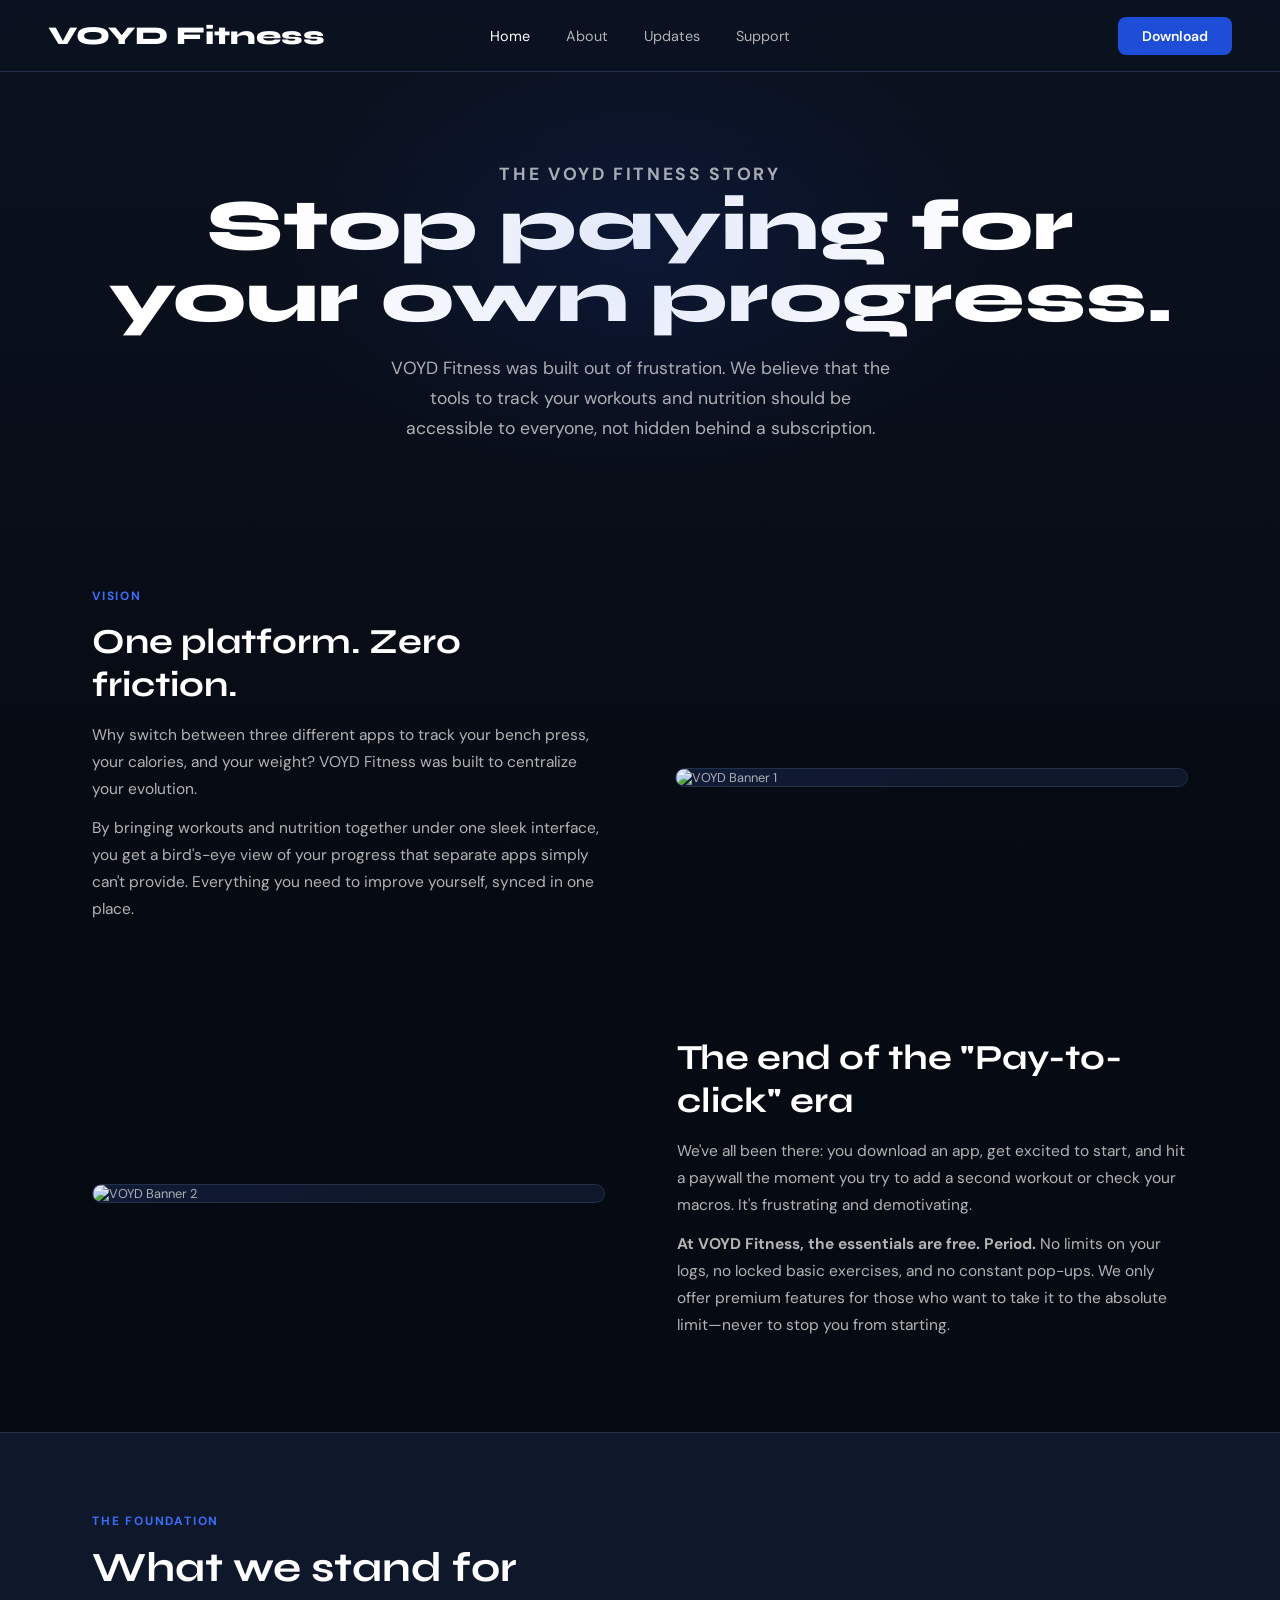
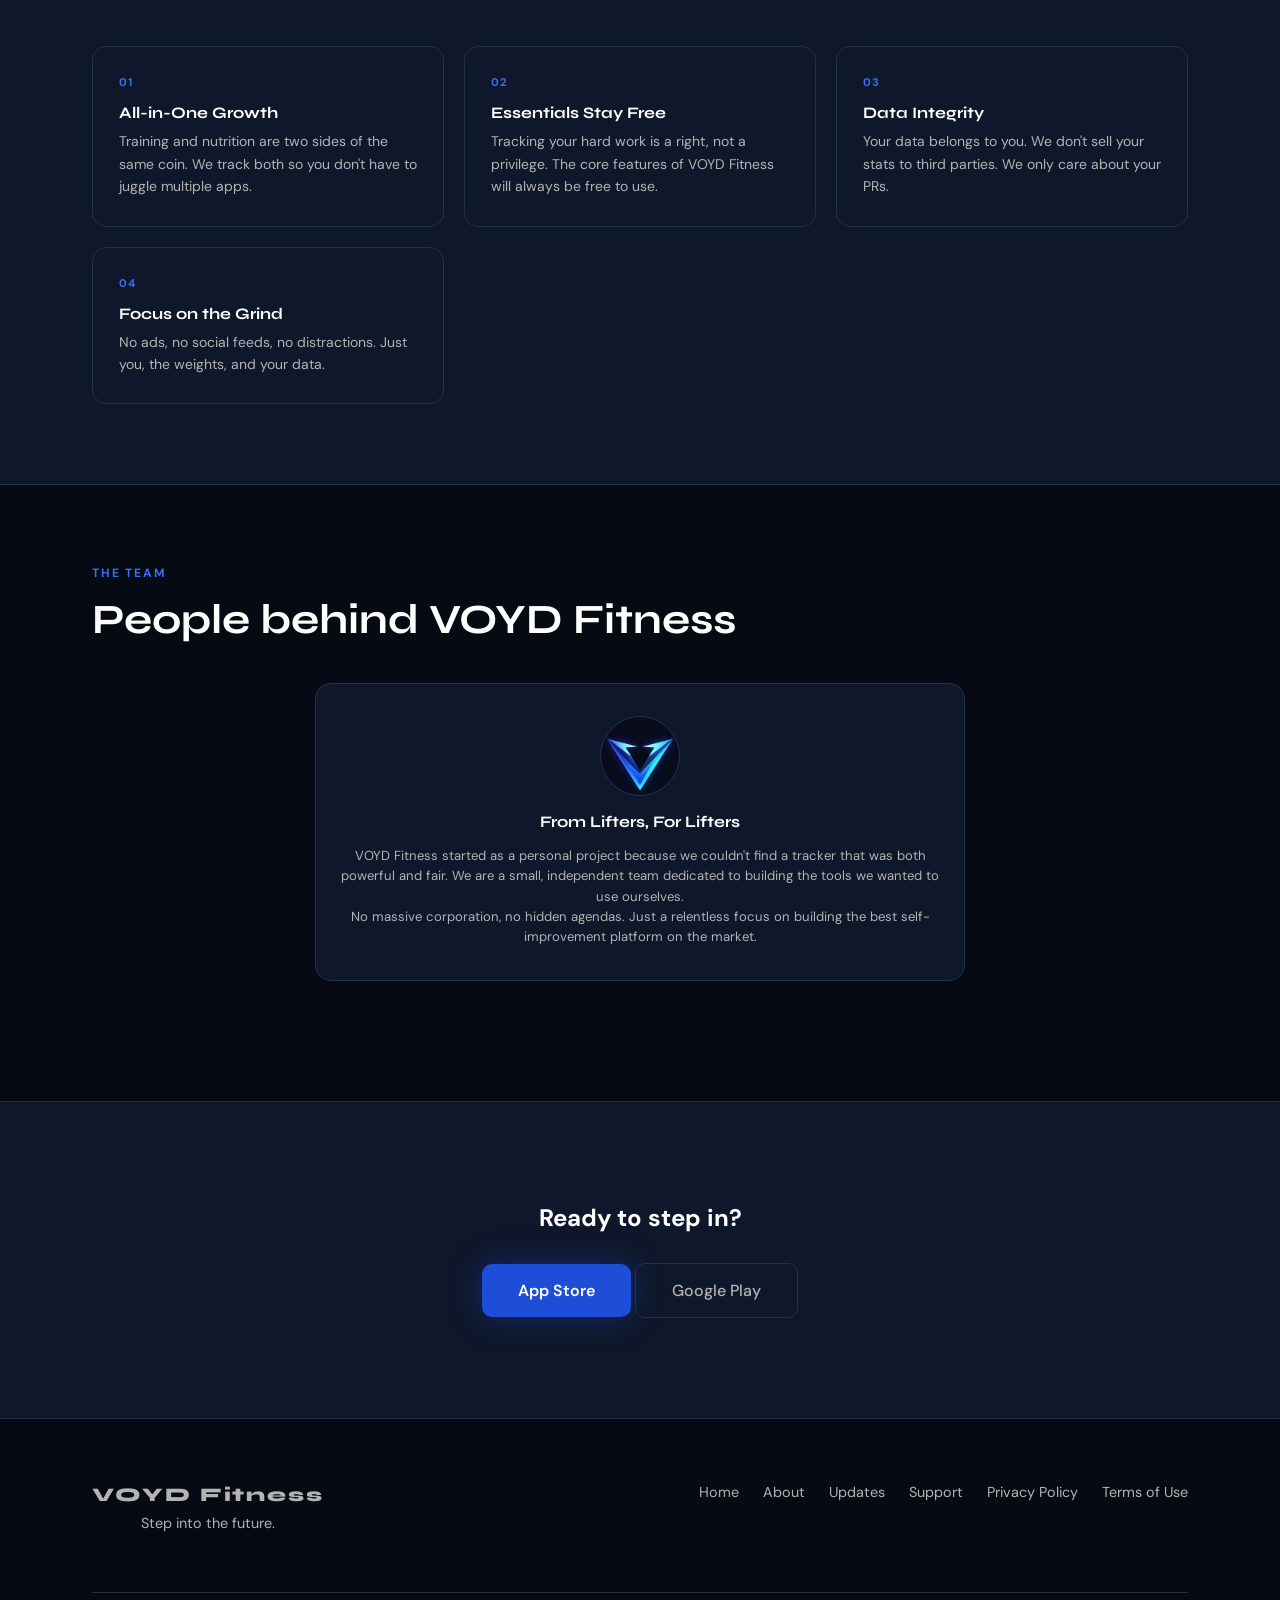
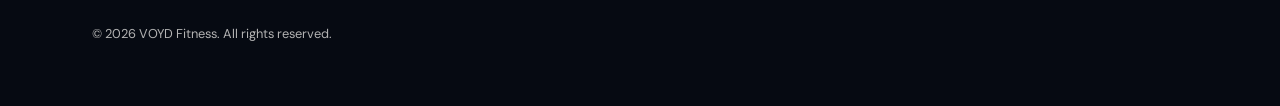
==== commit f26eab91: "feat: terms of use" ====
--- a/about.html
+++ b/about.html
@@ -36,7 +36,7 @@
   <div class="container">
     <p class="section-label">The VOYD Fitness Story</p>
     <h1>Stop paying for<br>your own progress.</h1>
-    <p>VOYD was built out of frustration. We believe that the tools to track your workouts and nutrition should be accessible to everyone, not hidden behind a subscription.</p>
+    <p>VOYD Fitness was built out of frustration. We believe that the tools to track your workouts and nutrition should be accessible to everyone, not hidden behind a subscription.</p>
   </div>
 </div>
 
@@ -142,10 +142,11 @@
       <a href="updates.html">Updates</a>
       <a href="support.html">Support</a>
       <a href="privacy.html">Privacy Policy</a>
+      <a href="terms.html">Terms of Use</a>
     </div>
     
     <div class="footer-bottom-text">
-      <span>© 2026 VOYD. All rights reserved.</span>
+      <span>© 2026 VOYD Fitness. All rights reserved.</span>
     </div>
   </div>
 </footer>
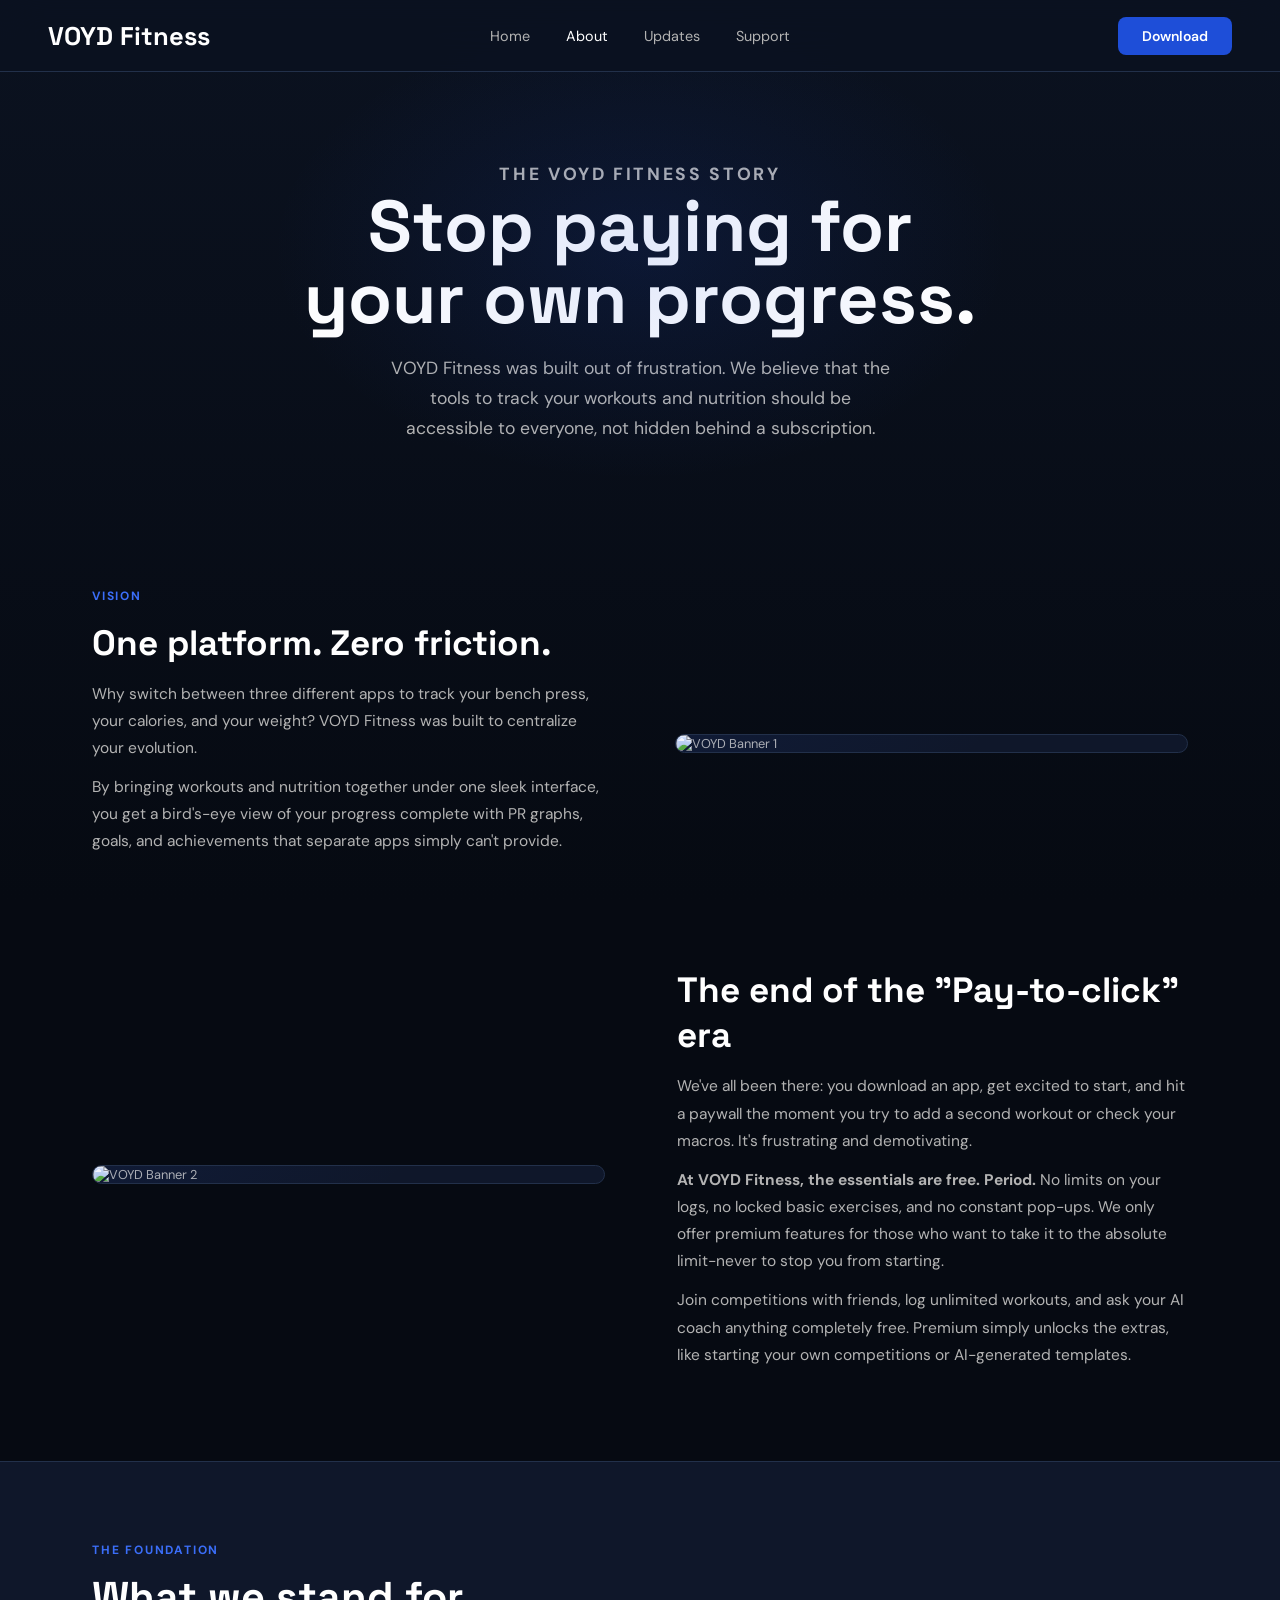
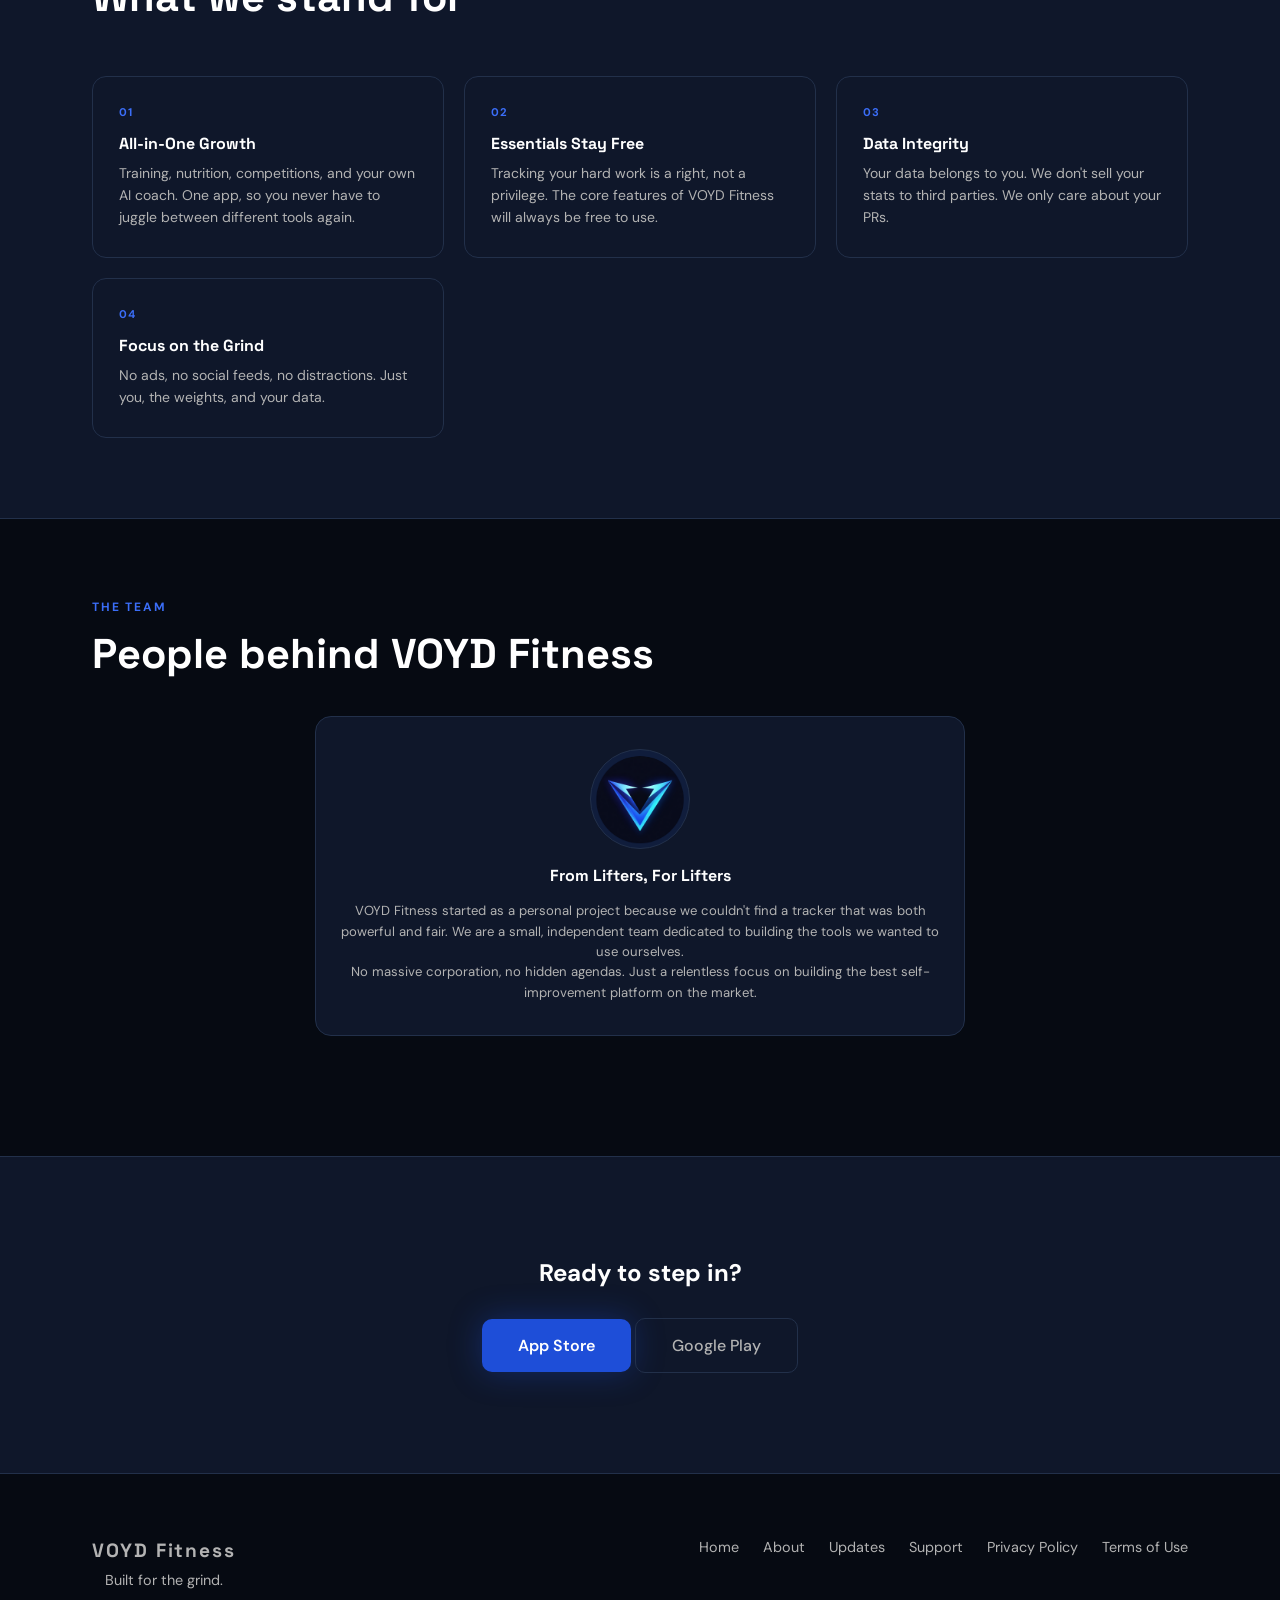
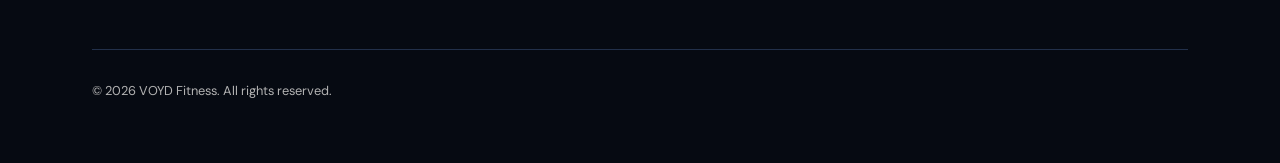
==== commit 161aa7ec: "feat: new styling & redirection" ====
--- a/about.html
+++ b/about.html
@@ -3,17 +3,17 @@
 <head>
   <meta charset="UTF-8" />
   <meta name="viewport" content="width=device-width, initial-scale=1.0"/>
-  <title>VOYD Fitness — Our Mission</title>
+  <title>VOYD Fitness - Our Mission</title>
   <link rel="preconnect" href="https://fonts.googleapis.com">
   <link rel="preconnect" href="https://fonts.gstatic.com" crossorigin>
-  <link href="https://fonts.googleapis.com/css2?family=Syne:wght@400;600;700;800&family=DM+Sans:ital,wght@0,300;0,400;0,500;1,300&display=swap" rel="stylesheet">
+  <link href="https://fonts.googleapis.com/css2?family=Space+Grotesk:wght@400;500;600;700&family=DM+Sans:ital,wght@0,300;0,400;0,500;1,300&display=swap" rel="stylesheet">
   <link rel="stylesheet" href="css/about.css">
   <link rel="stylesheet" href="css/global.css">
 </head>
 <body>
 
 <nav>
-  <a href="index.html" class="nav-logo"><span>VOYD Fitness</span></a>
+  <a href="/" class="nav-logo"><span>VOYD Fitness</span></a>
   
   <div class="menu-toggle" id="mobile-menu">
     <span class="bar"></span>
@@ -22,10 +22,10 @@
   </div>
 
   <ul class="nav-links">
-    <li><a href="index.html" class="active">Home</a></li>
-    <li><a href="about.html">About</a></li>
-    <li><a href="updates.html">Updates</a></li>
-    <li><a href="support.html">Support</a></li>
+    <li><a href="/">Home</a></li>
+    <li><a href="/about" class="active">About</a></li>
+    <li><a href="/updates">Updates</a></li>
+    <li><a href="/support">Support</a></li>
     <li class="nav-cta-mobile"><a href="#download" class="nav-cta">Download</a></li>
   </ul>
   
@@ -48,7 +48,7 @@
       <div class="alt-text">
         <h2>One platform. Zero friction.</h2>
         <p>Why switch between three different apps to track your bench press, your calories, and your weight? VOYD Fitness was built to centralize your evolution.</p>
-        <p>By bringing workouts and nutrition together under one sleek interface, you get a bird's-eye view of your progress that separate apps simply can't provide. Everything you need to improve yourself, synced in one place.</p>
+        <p>By bringing workouts and nutrition together under one sleek interface, you get a bird's-eye view of your progress complete with PR graphs, goals, and achievements that separate apps simply can't provide.</p>
       </div>
       <div class="alt-visual">
         <img src="assets/workout_nutrition.png" alt="VOYD Banner 1">
@@ -59,7 +59,8 @@
       <div class="alt-text">
         <h2>The end of the "Pay-to-click" era</h2>
         <p>We've all been there: you download an app, get excited to start, and hit a paywall the moment you try to add a second workout or check your macros. It's frustrating and demotivating.</p>
-        <p><strong>At VOYD Fitness, the essentials are free. Period.</strong> No limits on your logs, no locked basic exercises, and no constant pop-ups. We only offer premium features for those who want to take it to the absolute limit—never to stop you from starting.</p>
+        <p><strong>At VOYD Fitness, the essentials are free. Period.</strong> No limits on your logs, no locked basic exercises, and no constant pop-ups. We only offer premium features for those who want to take it to the absolute limit-never to stop you from starting.</p>
+        <p>Join competitions with friends, log unlimited workouts, and ask your AI coach anything completely free. Premium simply unlocks the extras, like starting your own competitions or AI-generated templates.</p>
       </div>
       <div class="alt-visual">
         <img src="assets/records_coach.png" alt="VOYD Banner 2">
@@ -76,7 +77,7 @@
       <div class="value-card">
         <div class="value-num">01</div>
         <h4>All-in-One Growth</h4>
-        <p>Training and nutrition are two sides of the same coin. We track both so you don't have to juggle multiple apps.</p>
+        <p>Training, nutrition, competitions, and your own AI coach. One app, so you never have to juggle between different tools again.</p>
       </div>
       <div class="value-card">
         <div class="value-num">02</div>
@@ -104,7 +105,7 @@
     
     <div class="team-card" style="max-width: 650px; margin: 40px auto; text-align: center;">
       <div class="team-avatar">
-        <img src="assets/logo_circle.png" alt="VOYD logo">
+        <img src="assets/logo_cirkel2.png" alt="VOYD logo">
       </div>
       <h4>From Lifters, For Lifters</h4>
       <p style="margin-top: 15px;">VOYD Fitness started as a personal project because we couldn't find a tracker that was both powerful and fair. We are a small, independent team dedicated to building the tools we wanted to use ourselves.</p>
@@ -133,16 +134,16 @@
   <div class="container footer-content">
     <div class="footer-left">
       <span class="footer-logo">VOYD Fitness</span>
-      <p class="footer-tagline">Step into the future.</p>
+      <p class="footer-tagline">Built for the grind.</p>
     </div>
     
     <div class="footer-links">
-      <a href="index.html">Home</a>
-      <a href="about.html">About</a>
-      <a href="updates.html">Updates</a>
-      <a href="support.html">Support</a>
-      <a href="privacy.html">Privacy Policy</a>
-      <a href="terms.html">Terms of Use</a>
+      <a href="/">Home</a>
+      <a href="/about">About</a>
+      <a href="/updates">Updates</a>
+      <a href="/support">Support</a>
+      <a href="/privacy">Privacy Policy</a>
+      <a href="/terms">Terms of Use</a>
     </div>
     
     <div class="footer-bottom-text">
--- a/css/about.css
+++ b/css/about.css
@@ -171,8 +171,8 @@
 }
 
 .team-avatar {
-    width: 80px;
-    height: 80px;
+    width: 100px;
+    height: 100px;
     border-radius: 50%;
     background: rgba(30, 78, 216, 0.1);
     border: 1px solid var(--border);
@@ -187,6 +187,7 @@
 .team-avatar img {
     width: 100%;
     height: 100%;
+    margin-top: 12px;
     object-fit: cover;
     border-radius: 50%;
 }
--- a/css/global.css
+++ b/css/global.css
@@ -12,7 +12,7 @@
     --border: #22304A;
     --text-main: #FFFFFF;
     --text-muted: #B3B3B3;
-    --font-display: 'Syne', sans-serif;
+    --font-display: 'Space Grotesk', sans-serif;
     --font-body: 'DM Sans', sans-serif;
 }
 
@@ -95,6 +95,18 @@
 .feature-card:hover {
     border-color: rgba(30, 78, 216, 0.4);
     transform: translateY(-4px);
+}
+
+.feature-icon {
+    width: 28px;
+    height: 28px;
+    margin-bottom: 16px;
+    color: var(--accent-light);
+}
+
+.feature-icon svg {
+    width: 100%;
+    height: 100%;
 }
 
 .page-hero {
